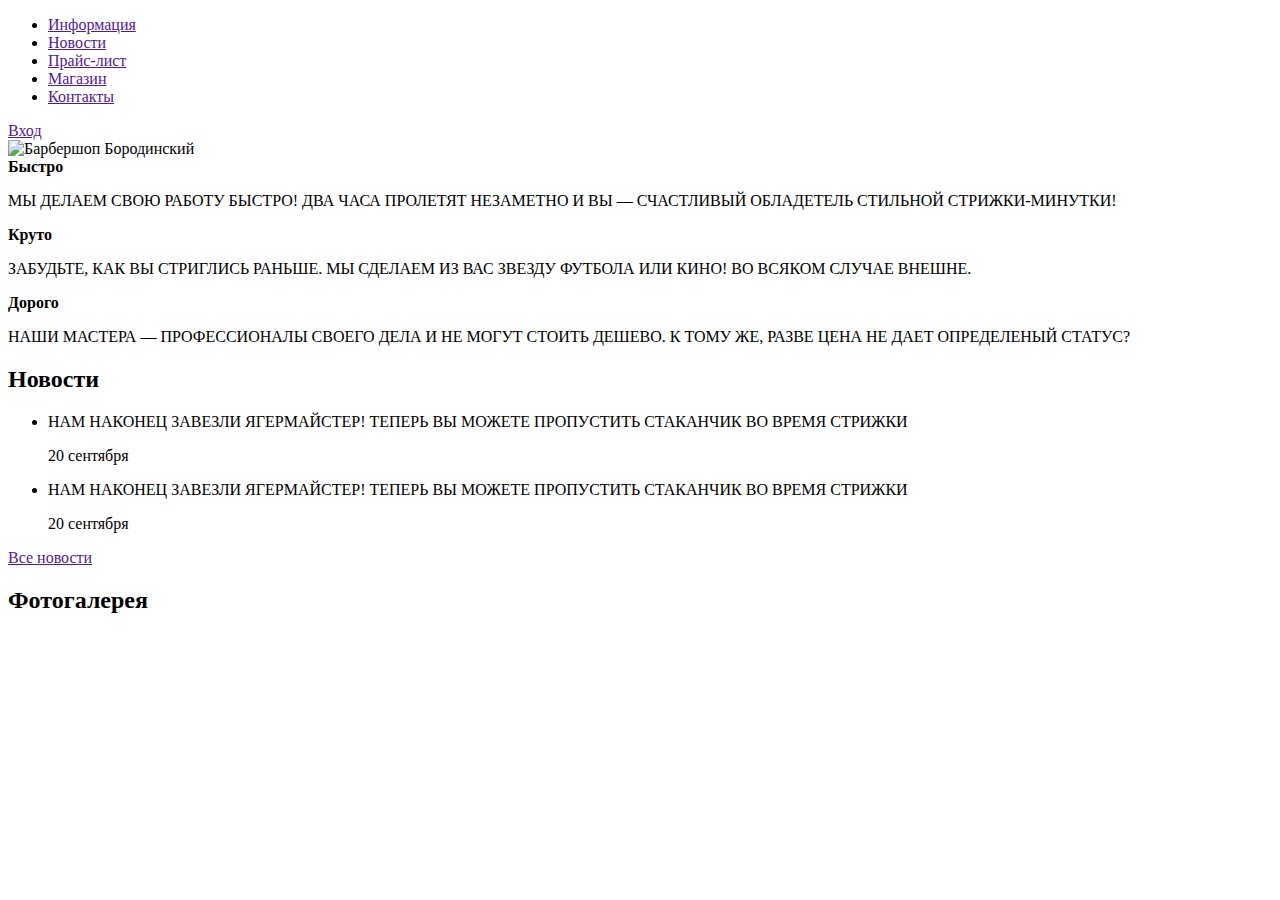
==== index.html @ 0a957014 "начало разметки блока главного контента страницы разметка блока новостей" ====
<!doctype html>
<html lang="ru">
<head>
    <meta charset="UTF-8">
    <meta name="viewport"
          content="width=device-width, user-scalable=no, initial-scale=1.0, maximum-scale=1.0, minimum-scale=1.0">
    <meta http-equiv="X-UA-Compatible" content="ie=edge">
    <title>Барбершоп "Бородинский"</title>
</head>
<body>
    <header class="main-header">
        <div class="container">
            <nav class="main-navigation">
                <ul>
                    <li><a href="">Информация</a></li>
                    <li><a href="">Новости</a></li>
                    <li><a href="">Прайс-лист</a></li>
                    <li><a href="">Магазин</a></li>
                    <li><a href="">Контакты</a></li>
                </ul>
            </nav>
            <div class="user-block">
                <a href="" class="login">Вход</a>
            </div>
        </div>
    </header>
    <main class="container">
        <div class="index-logo">
            <img src="img/index-logo.png" alt="Барбершоп Бородинский" width="368" height="204">
        </div>
        <section class="features">
            <div class="features-item">
                <b class="features-name">Быстро</b>
                <p>МЫ ДЕЛАЕМ СВОЮ РАБОТУ БЫСТРО! ДВА ЧАСА ПРОЛЕТЯТ НЕЗАМЕТНО
                    И ВЫ — СЧАСТЛИВЫЙ ОБЛАДЕТЕЛЬ СТИЛЬНОЙ СТРИЖКИ-МИНУТКИ!</p>
            </div>
            <div class="features-item">
                <b class="features-name">Круто</b>
                <p>ЗАБУДЬТЕ, КАК ВЫ СТРИГЛИСЬ РАНЬШЕ.
                    МЫ СДЕЛАЕМ ИЗ ВАС ЗВЕЗДУ ФУТБОЛА ИЛИ КИНО!
                    ВО ВСЯКОМ СЛУЧАЕ ВНЕШНЕ.</p>
            </div>
            <div class="features-item">
                <b class="features-name">Дорого</b>
                <p>НАШИ МАСТЕРА — ПРОФЕССИОНАЛЫ СВОЕГО ДЕЛА И
                    НЕ МОГУТ СТОИТЬ ДЕШЕВО. К ТОМУ ЖЕ,
                    РАЗВЕ ЦЕНА НЕ ДАЕТ ОПРЕДЕЛЕНЫЙ СТАТУС?</p>
            </div>
        </section>
        <div class="index-content">
            <div class="index-content-left">
                <h2 class="index-content-title">Новости</h2>
                <ul class="news-preview">
                    <li>
                        <p>НАМ НАКОНЕЦ ЗАВЕЗЛИ ЯГЕРМАЙСТЕР!
                        ТЕПЕРЬ ВЫ МОЖЕТЕ ПРОПУСТИТЬ СТАКАНЧИК ВО ВРЕМЯ СТРИЖКИ</p>
                        <time datetime="2016-09-20">20 сентября</time>
                    </li>
                    <li>
                        <p>НАМ НАКОНЕЦ ЗАВЕЗЛИ ЯГЕРМАЙСТЕР!
                            ТЕПЕРЬ ВЫ МОЖЕТЕ ПРОПУСТИТЬ СТАКАНЧИК ВО ВРЕМЯ СТРИЖКИ</p>
                        <time datetime="2016-09-20">20 сентября</time>
                    </li>
                </ul>
                <a href="" class="btn">Все новости</a>
            </div>
            <div class="index-content-right">
                <h2 class="index-content-title">Фотогалерея</h2>
            </div>
        </div>
    </main>
</body>
</html>
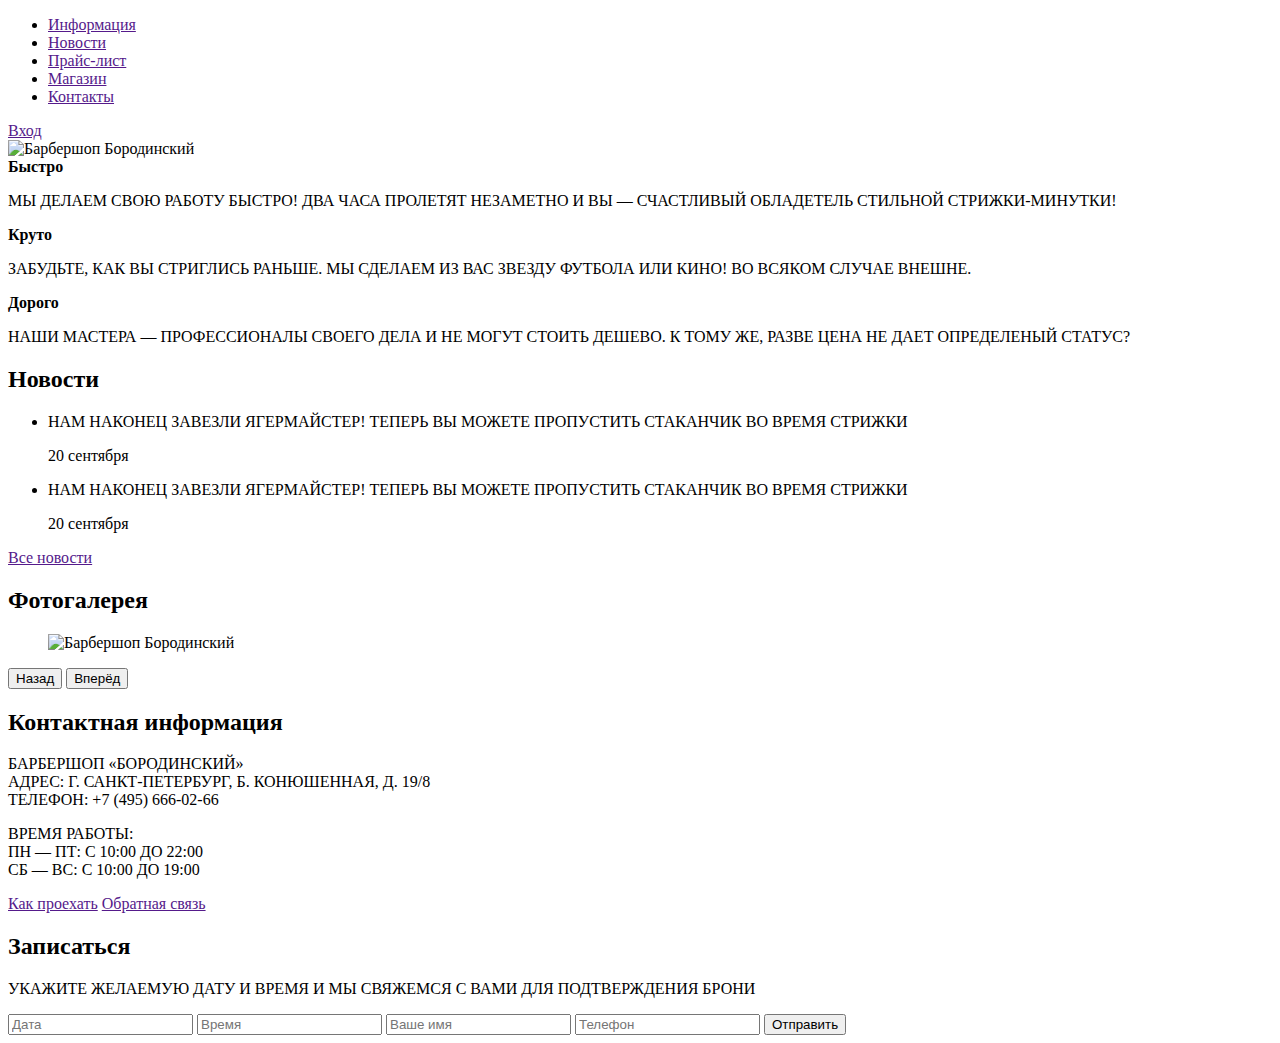
==== commit 9140e5a4: "разметка блока контактов" ====
--- a/index.html
+++ b/index.html
@@ -66,6 +66,43 @@
             </div>
             <div class="index-content-right">
                 <h2 class="index-content-title">Фотогалерея</h2>
+                <figure class="gallery-content">
+                    <img src="img/photo-1.jpg" alt="Барбершоп Бородинский" width="268" height="164">
+                </figure>
+                <button class="btn gallery-prev">Назад</button>
+                <button class="btn gallery-next">Вперёд</button>
+            </div>
+        </div>
+
+        <div class="index-content">
+            <div class="index-content-left">
+                <h2 class="index-content-title">Контактная информация</h2>
+                <p>
+                    БАРБЕРШОП «БОРОДИНСКИЙ»<br>
+                    АДРЕС: Г. САНКТ-ПЕТЕРБУРГ, Б. КОНЮШЕННАЯ, Д. 19/8 <br>
+                    ТЕЛЕФОН: +7 (495) 666-02-66
+                </p>
+                <p>
+                    ВРЕМЯ РАБОТЫ: <br>
+                    ПН — ПТ: С 10:00 ДО 22:00 <br>
+                    СБ — ВС: С 10:00 ДО 19:00
+                </p>
+                <a href="" class="btn">Как проехать</a>
+                <a href="" class="btn">Обратная связь</a>
+            </div>
+            <div class="index-content-right">
+                <h2 class="index-content-title">Записаться</h2>
+                <p>
+                    УКАЖИТЕ ЖЕЛАЕМУЮ ДАТУ И ВРЕМЯ И МЫ СВЯЖЕМСЯ
+                    С ВАМИ ДЛЯ ПОДТВЕРЖДЕНИЯ БРОНИ
+                </p>
+                <form action="" method="post" class="appointment-form">
+                    <input type="text" name="date" value="" placeholder="Дата">
+                    <input type="text" name="time" value="" placeholder="Время">
+                    <input type="text" name="name" value="" placeholder="Ваше имя">
+                    <input type="text" name="phone" value="" placeholder="Телефон">
+                    <button class="btn" type="submit">Отправить</button>
+                </form>
             </div>
         </div>
     </main>
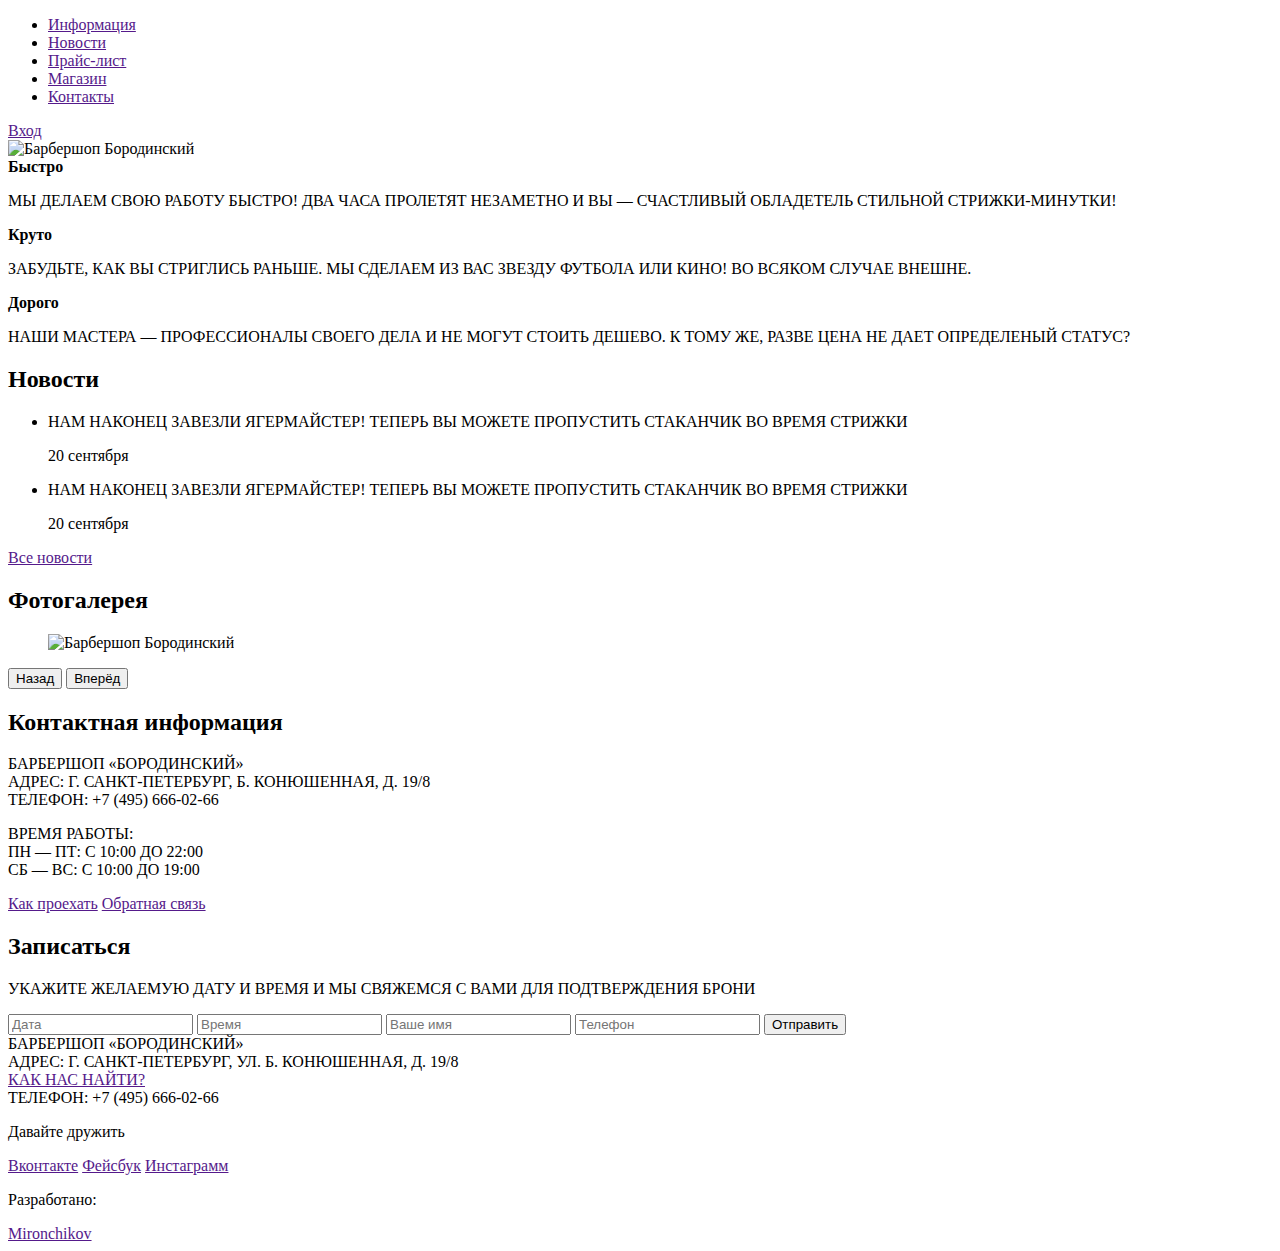
==== commit fd0f9b02: "разметка футера" ====
--- a/index.html
+++ b/index.html
@@ -106,5 +106,25 @@
             </div>
         </div>
     </main>
+    <footer class="main-footer">
+        <div class="container">
+            <section class="footer-contacts">
+                БАРБЕРШОП «БОРОДИНСКИЙ»<br>
+                АДРЕС: Г. САНКТ-ПЕТЕРБУРГ, УЛ. Б. КОНЮШЕННАЯ, Д. 19/8 <br>
+                <a href="">КАК НАС НАЙТИ?</a><br>
+                ТЕЛЕФОН: +7 (495) 666-02-66
+            </section>
+            <section class="footer-social">
+                <p>Давайте дружить</p>
+                <a href="" class="social-btn social-btn-vk">Вконтакте</a>
+                <a href="" class="social-btn social-btn-fb">Фейсбук</a>
+                <a href="" class="social-btn social-btn-inst">Инстаграмм</a>
+            </section>
+            <section class="footer-copyright">
+                <p>Разработано:</p>
+                <a href="" class="btn">Mironchikov</a>
+            </section>
+        </div>
+    </footer>
 </body>
 </html>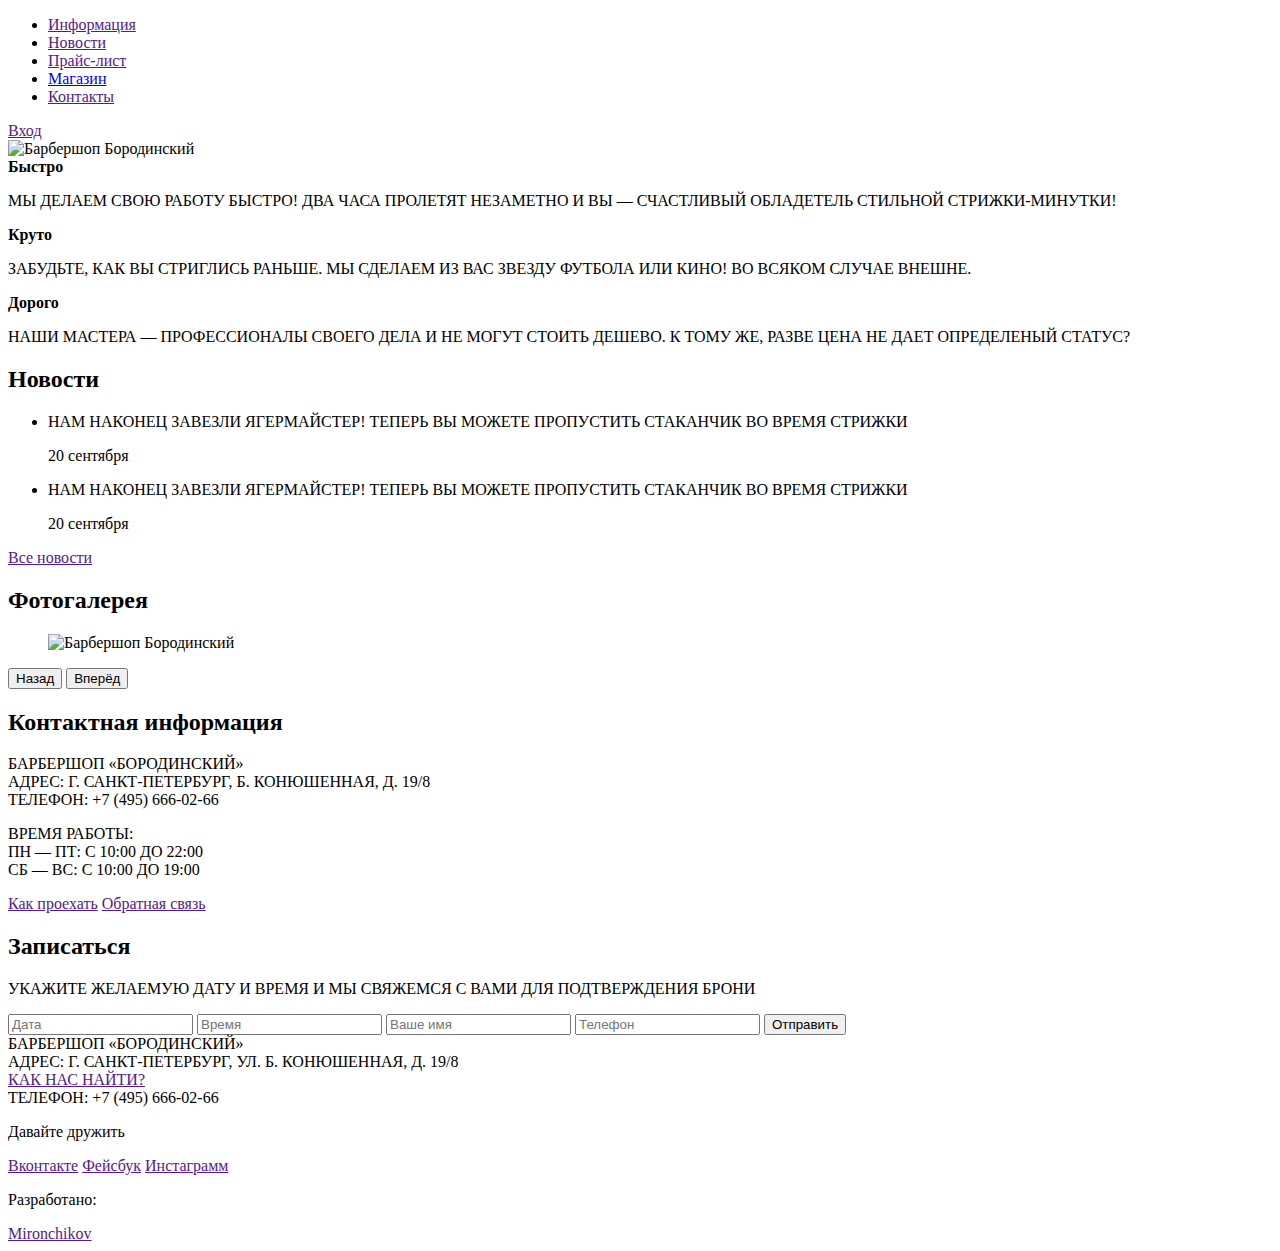
==== commit d6a15d0e: "разметка сеток для все страниц" ====
--- a/index.html
+++ b/index.html
@@ -5,17 +5,19 @@
     <meta name="viewport"
           content="width=device-width, user-scalable=no, initial-scale=1.0, maximum-scale=1.0, minimum-scale=1.0">
     <meta http-equiv="X-UA-Compatible" content="ie=edge">
+    <link rel="stylesheet" href="css/style.css">
+    <link rel="stylesheet" href="css/normalize.css">
     <title>Барбершоп "Бородинский"</title>
 </head>
 <body>
     <header class="main-header">
-        <div class="container">
+        <div class="container clearfix">
             <nav class="main-navigation">
                 <ul>
                     <li><a href="">Информация</a></li>
                     <li><a href="">Новости</a></li>
                     <li><a href="">Прайс-лист</a></li>
-                    <li><a href="">Магазин</a></li>
+                    <li><a href="shop.html">Магазин</a></li>
                     <li><a href="">Контакты</a></li>
                 </ul>
             </nav>
@@ -24,11 +26,12 @@
             </div>
         </div>
     </header>
-    <main class="container">
+    <main class="index-main">
+        <div class="container">
         <div class="index-logo">
-            <img src="img/index-logo.png" alt="Барбершоп Бородинский" width="368" height="204">
+            <img src="img/logo.png" alt="Барбершоп Бородинский" width="368" height="204">
         </div>
-        <section class="features">
+        <section class="features clearfix">
             <div class="features-item">
                 <b class="features-name">Быстро</b>
                 <p>МЫ ДЕЛАЕМ СВОЮ РАБОТУ БЫСТРО! ДВА ЧАСА ПРОЛЕТЯТ НЕЗАМЕТНО
@@ -47,7 +50,7 @@
                     РАЗВЕ ЦЕНА НЕ ДАЕТ ОПРЕДЕЛЕНЫЙ СТАТУС?</p>
             </div>
         </section>
-        <div class="index-content">
+        <div class="index-content clearfix">
             <div class="index-content-left">
                 <h2 class="index-content-title">Новости</h2>
                 <ul class="news-preview">
@@ -74,7 +77,7 @@
             </div>
         </div>
 
-        <div class="index-content">
+        <div class="index-content clearfix">
             <div class="index-content-left">
                 <h2 class="index-content-title">Контактная информация</h2>
                 <p>
@@ -105,9 +108,10 @@
                 </form>
             </div>
         </div>
+        </div>
     </main>
     <footer class="main-footer">
-        <div class="container">
+        <div class="container clearfix">
             <section class="footer-contacts">
                 БАРБЕРШОП «БОРОДИНСКИЙ»<br>
                 АДРЕС: Г. САНКТ-ПЕТЕРБУРГ, УЛ. Б. КОНЮШЕННАЯ, Д. 19/8 <br>
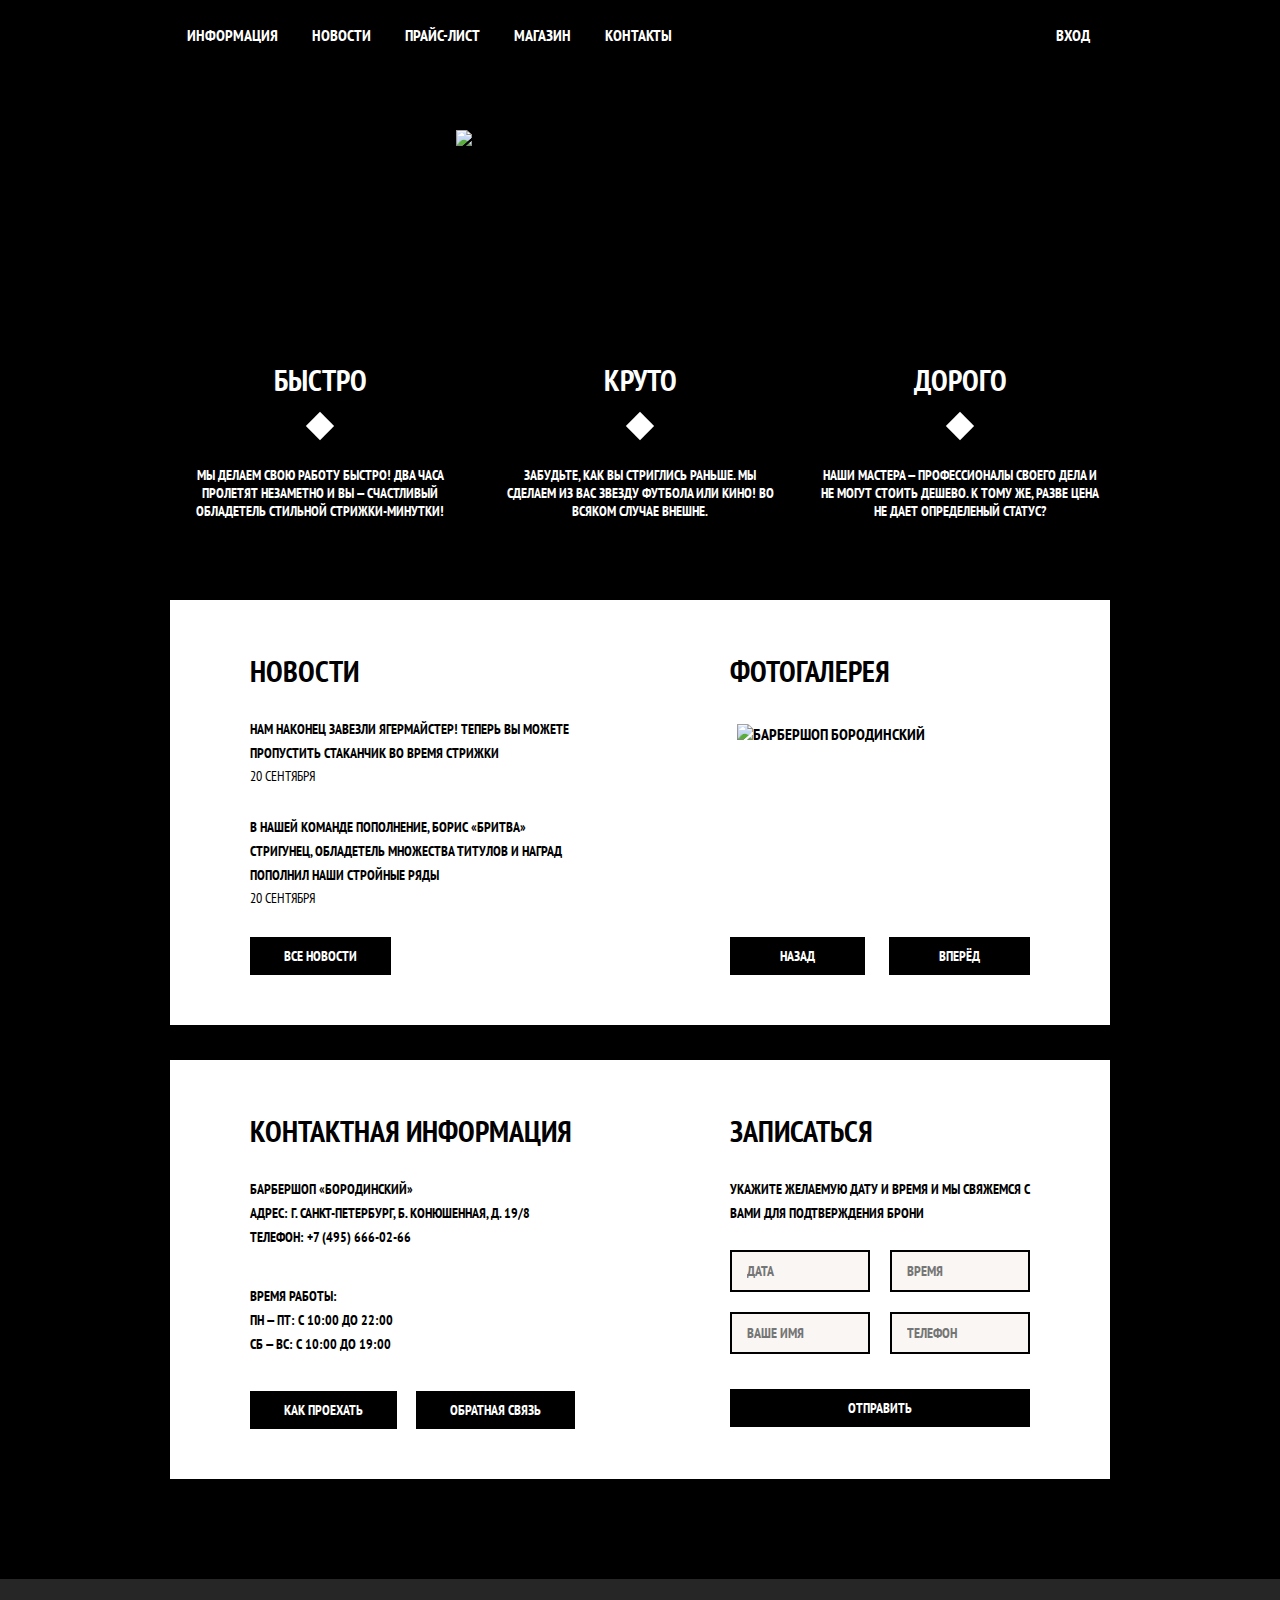
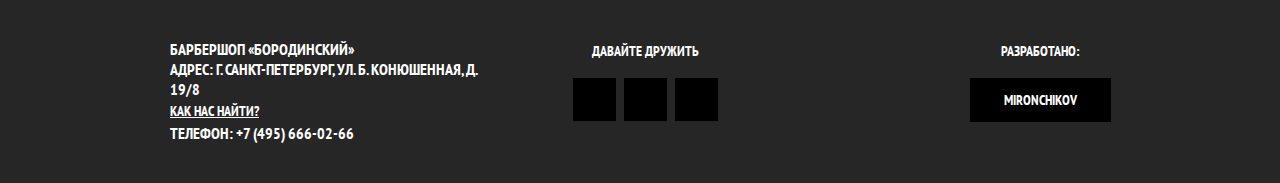
==== commit 4ccdebed: "разметка главной страницы" ====
--- a/index.html
+++ b/index.html
@@ -5,8 +5,9 @@
     <meta name="viewport"
           content="width=device-width, user-scalable=no, initial-scale=1.0, maximum-scale=1.0, minimum-scale=1.0">
     <meta http-equiv="X-UA-Compatible" content="ie=edge">
+    <link href="https://fonts.googleapis.com/css?family=PT+Sans+Narrow:400,700&subset=cyrillic" rel="stylesheet">
+    <link rel="stylesheet" href="css/normalize.css">
     <link rel="stylesheet" href="css/style.css">
-    <link rel="stylesheet" href="css/normalize.css">
     <title>Барбершоп "Бородинский"</title>
 </head>
 <body>
@@ -60,8 +61,9 @@
                         <time datetime="2016-09-20">20 сентября</time>
                     </li>
                     <li>
-                        <p>НАМ НАКОНЕЦ ЗАВЕЗЛИ ЯГЕРМАЙСТЕР!
-                            ТЕПЕРЬ ВЫ МОЖЕТЕ ПРОПУСТИТЬ СТАКАНЧИК ВО ВРЕМЯ СТРИЖКИ</p>
+                        <p>В НАШЕЙ КОМАНДЕ ПОПОЛНЕНИЕ, БОРИС «БРИТВА»
+                            СТРИГУНЕЦ, ОБЛАДЕТЕЛЬ МНОЖЕСТВА
+                            ТИТУЛОВ И НАГРАД ПОПОЛНИЛ НАШИ СТРОЙНЫЕ РЯДЫ</p>
                         <time datetime="2016-09-20">20 сентября</time>
                     </li>
                 </ul>
@@ -69,16 +71,18 @@
             </div>
             <div class="index-content-right">
                 <h2 class="index-content-title">Фотогалерея</h2>
-                <figure class="gallery-content">
-                    <img src="img/photo-1.jpg" alt="Барбершоп Бородинский" width="268" height="164">
-                </figure>
-                <button class="btn gallery-prev">Назад</button>
-                <button class="btn gallery-next">Вперёд</button>
+                <div class="index-gallery">
+                    <figure class="gallery-content">
+                        <img src="img/content-gallery-picture.jpg" alt="Барбершоп Бородинский" width="286" height="164">
+                    </figure>
+                    <button class="btn gallery-prev">Назад</button>
+                    <button class="btn gallery-next">Вперёд</button>
+                </div>
             </div>
         </div>
 
         <div class="index-content clearfix">
-            <div class="index-content-left">
+            <div class="index-content-left index-contacts">
                 <h2 class="index-content-title">Контактная информация</h2>
                 <p>
                     БАРБЕРШОП «БОРОДИНСКИЙ»<br>
@@ -95,17 +99,19 @@
             </div>
             <div class="index-content-right">
                 <h2 class="index-content-title">Записаться</h2>
-                <p>
-                    УКАЖИТЕ ЖЕЛАЕМУЮ ДАТУ И ВРЕМЯ И МЫ СВЯЖЕМСЯ
-                    С ВАМИ ДЛЯ ПОДТВЕРЖДЕНИЯ БРОНИ
-                </p>
-                <form action="" method="post" class="appointment-form">
-                    <input type="text" name="date" value="" placeholder="Дата">
-                    <input type="text" name="time" value="" placeholder="Время">
-                    <input type="text" name="name" value="" placeholder="Ваше имя">
-                    <input type="text" name="phone" value="" placeholder="Телефон">
-                    <button class="btn" type="submit">Отправить</button>
-                </form>
+                <div class="index-form">
+                    <p>
+                        УКАЖИТЕ ЖЕЛАЕМУЮ ДАТУ И ВРЕМЯ И МЫ СВЯЖЕМСЯ
+                        С ВАМИ ДЛЯ ПОДТВЕРЖДЕНИЯ БРОНИ
+                    </p>
+                    <form action="" method="post" class="appointment-form clearfix">
+                        <input type="text" name="date" value="" placeholder="Дата">
+                        <input type="text" name="time" value="" placeholder="Время">
+                        <input type="text" name="name" value="" placeholder="Ваше имя">
+                        <input type="text" name="phone" value="" placeholder="Телефон">
+                        <button class="btn send-data-index" type="submit">Отправить</button>
+                    </form>
+                </div>
             </div>
         </div>
         </div>
@@ -119,10 +125,7 @@
                 ТЕЛЕФОН: +7 (495) 666-02-66
             </section>
             <section class="footer-social">
-                <p>Давайте дружить</p>
-                <a href="" class="social-btn social-btn-vk">Вконтакте</a>
-                <a href="" class="social-btn social-btn-fb">Фейсбук</a>
-                <a href="" class="social-btn social-btn-inst">Инстаграмм</a>
+                <p>Давайте дружить</p><a href="" class="social-btn social-btn-vk"></a><a href="" class="social-btn social-btn-fb"></a><a href="" class="social-btn social-btn-inst"></a>
             </section>
             <section class="footer-copyright">
                 <p>Разработано:</p>
--- a/css/style.css
+++ b/css/style.css
@@ -0,0 +1,431 @@
+body{
+    min-width: 960px;
+    font-weight: 700;
+    font-family: 'PT Sans Narrow', 'Arial', sans-serif;
+    text-transform: uppercase;
+}
+.index-main{
+    background: #000 url(../img/bg-body.jpg) center top no-repeat;
+    padding-top: 60px;
+    padding-bottom: 65px;
+}
+
+.main-header{
+    background-color: #000000;
+    color: #ffffff;
+}
+
+.container{
+    width:940px;
+    padding: 0 10px;
+    margin:0 auto;
+}
+
+.main-navigation{
+    float: left;
+    width: 780px;
+}
+.main-navigation ul{
+    margin:0;
+    padding:0;
+    list-style: none;
+    font-size:0;
+}
+.main-navigation ul li{
+    display: inline-block;
+    vertical-align: top;
+    font-size: 16px;
+    line-height:20px;
+}
+.main-navigation ul li a{
+    color: white;
+    text-decoration: none;
+    padding: 25px 17px;
+    display: block;
+}
+.main-navigation ul li a:hover{
+    background-color: #242424;
+}
+
+.user-block{
+    float: right;
+    max-width: 140px;
+    text-align: right;
+    position: relative;
+}
+.login{
+    padding: 25px 20px 25px 50px;
+    display: inline-block;
+    color: white;
+    text-decoration: none;
+    vertical-align: top;
+    font-size:16px;
+    line-height:20px;
+}
+.login::before{
+    content: "";
+    width: 18px;
+    height: 18px;
+
+    top: 28px;
+    left: 20px;
+    position: absolute;
+    background: transparent url("../img/sprites.png") no-repeat;
+    background-position:0 -211px;
+    opacity: 0.3;
+}
+.login:hover::before{
+    opacity:1;
+}
+.login:hover{
+    background-color: #242424;
+}
+
+.clearfix::after{
+    content: "";
+    display: table;
+    clear: both;
+}
+
+.index-logo{
+    width: 368px;
+    height: 204px;
+    margin: 0 auto 25px;
+}
+
+.features{
+    margin-bottom: 80px;
+}
+.features-item{
+    float: left;
+    width: 300px;
+    text-align: center;
+    margin-right: 20px;
+    color: white;
+
+}
+.features-name{
+    display: block;
+    padding-bottom:35px;
+    margin-bottom:30px;
+    position: relative;
+    font-size:30px;
+    line-height: 42px;
+}
+.features-name::after{
+    content: "";
+    position: absolute;
+    bottom: 0;
+    left: 50%;
+    margin-left: -10px;
+    display: block;
+    width: 20px;
+    height: 20px;
+
+    background-color: #fff;
+    -webkit-transform: rotate(45deg);
+    -moz-transform: rotate(45deg);
+    -ms-transform: rotate(45deg);
+    -o-transform: rotate(45deg);
+    transform: rotate(45deg);
+}
+.features-item:last-child{
+    margin-right: 0px;
+}
+
+.features-item p{
+    margin: 10px;
+    margin-bottom: 0;
+    font-size:14px;
+}
+.index-content{
+    background: url("../img/column-delimiter.png") no-repeat center,
+    #fff url("../img/content-background.jpg")
+;
+    padding: 50px 80px;
+    margin-bottom: 35px;
+    color: #000;
+}
+.index-content p{
+    margin:0;
+    font-size:14px;
+    text-transform: uppercase;
+    line-height: 24px;
+    margin-bottom:25px;
+}
+.index-content-left{
+    float: left;
+    width: 380px;
+}
+.index-content-title{
+    margin:0;
+    margin-bottom: 25px;
+    font-size: 30px;
+    line-height: 42px;
+    text-transform: uppercase;
+}
+.news-preview{
+    list-style: none;
+    margin:0;
+    padding:0;
+    padding-right: 40px;
+}
+.news-preview li{
+    margin-bottom: 30px;
+}
+.news-preview p{
+    margin-bottom: 0;
+}
+.news-preview time{
+    font-size:14px;
+    font-weight: 400;
+}
+.index-content-right{
+    float: right;
+    width: 300px;
+}
+.btn{
+    font-weight: 700;
+    font-family: 'PT Sans Narrow', 'Arial', sans-serif;
+    display: inline-block;
+    background-color: #000;
+    padding: 10px 34px;
+    color: #fff;
+    text-decoration: none;
+    font-size:14px;
+    text-transform: uppercase;
+    border: none;
+    outline: none;
+    cursor: pointer;
+    margin-right:16px;
+}
+.btn:hover,
+.btn:active{
+    background-color: #663d15;
+}
+.btn.disabled,
+ .btn:disabled{
+     cursor: default;
+     opacity:0.5;
+ }
+.btn.disabled:hover,
+.btn:disabled:hover{
+    background-color: #000;
+}
+.index-gallery{
+    width: 300px;
+    height:258px;
+    position: relative;
+}
+.gallery-prev{
+    position: absolute;
+    bottom:0;
+    left:0;
+    padding-left:50px;
+    padding-right:50px;
+}
+.gallery-next{
+    position: absolute;
+    bottom:0;
+    right:0;
+    margin:0;
+    padding-left:50px;
+    padding-right:50px;
+}
+.gallery-content{
+    margin:0;
+    width: 300px;
+}
+.gallery-content img{
+    display: block;
+    width: 286px;
+    border: 7px solid #fff;
+}
+.index-contacts p{
+    margin-bottom:35px;
+}
+.index-form{
+    width: 300px;
+    height: 252px;
+}
+.send-data-index{
+    width: 100%;
+    margin-right: 0;
+    clear: both;
+    margin-top:15px;
+}
+.appointment-form input {
+    border: 2px solid #000;
+    padding: 10px 0 10px 15px;
+    width: 121px;
+    float: left;
+    margin: 0 20px 20px 0;
+    background-color: #f9f6f3;
+    outline: none;
+
+    font-weight: 700;
+    font-family: 'PT Sans Narrow', 'Arial', sans-serif;
+    text-transform: uppercase;
+    color: #000;
+    font-size:14px;
+}
+.appointment-form input:focus{
+    border: 2px solid #663d15;
+}
+.appointment-form input:nth-child(2n){
+    margin-right:0;
+    float: right;
+}
+.main-footer{
+    color: #ffffff;
+    padding-top: 60px;
+    padding-bottom: 40px;
+    background: #262626 url("../img/footer-background.jpg");
+}
+.main-footer a, .main-footer p{
+    color: #ffffff;
+    font-size:14px;
+    font-weight: 700;
+    font-family: 'PT Sans Narrow', 'Arial', sans-serif;
+    text-transform: uppercase;
+    line-height: 24px;
+}
+.main-footer p{
+    margin:0;
+    margin-bottom:15px;
+}
+.footer-contacts{
+    float: left;
+    width: 320px;
+    margin-right: 80px;
+}
+
+.footer-social{
+    float: left;
+    width: 150px;
+    text-align: center;
+}
+.footer-social a:last-child{
+    margin-right:0;
+}
+.social-btn{
+    background: #000 url("../img/sprites.png") no-repeat;
+    display: inline-block;
+    width: 43px;
+    height: 43px;
+    margin:0;
+    padding:0;
+    margin-right:8px;
+    vertical-align: top;
+}
+.social-btn:hover{
+    background-color: #fff;
+    -webkit-transition: all 1s;
+    -o-transition: all 1s;
+    transition: all 1s;
+}
+.social-btn-vk{
+     background-position: 8px -824px;
+ }
+.social-btn-fb{
+    background-position: 15px -547px;
+}
+.social-btn-inst{
+    background-position: 11px -690px;
+}
+.social-btn-vk:hover{
+    background-position: 8px -758px;
+}
+.social-btn-fb:hover{
+    background-position: 15px -474px;
+}
+.social-btn-inst:hover{
+    background-position: 11px -619px;
+}
+.footer-copyright{
+    float: right;
+    width: 140px;
+    text-align: center;
+}
+.footer-copyright a:hover{
+    background-color: white;
+    color: black;
+
+    -webkit-transition: all 1s;
+    -o-transition: all 1s;
+    transition: all 1s;
+}
+/*внутренняя страница shop.html*/
+.catalog-main{
+    padding-bottom: 65px;
+}
+.breadcrumbs{
+    margin-bottom: 55px;
+}
+
+.main-content aside{
+    float: left;
+    width: 220px;
+}
+
+.catalog-products{
+    float: right;
+    width: 700px;
+}
+.catalog{
+    margin-bottom: 25px;
+}
+
+.catalog-item{
+    float: left;
+    width: 220px;
+    margin-right: 20px;
+    margin-bottom: 20px;
+}
+
+.catalog-item:nth-child(3n){
+    margin-right: 0;
+}
+.pagination{
+    clear: both;
+}
+
+.pagination li{
+    float: left;
+}
+
+/*внутренняя страница item.html*/
+.shop-item{
+    padding-bottom: 65px;
+}
+.photos-item{
+    width: 460px;
+    float: left;
+}
+.info-item{
+    float: right;
+    width: 390px;
+}
+.main-photo{
+    margin-bottom:20px;
+}
+.thumb-photo{
+    margin-right: 20px;
+    display:block;
+    float:left
+}
+.thumb-photo:last-child{
+    margin-right: 0;
+}
+.info-details{
+    margin-bottom: 40px;
+}
+.info-description{
+    margin-bottom: 40px;
+}
+.price p{
+    display: inline;
+}
+.price{
+    margin-bottom: 65px;
+}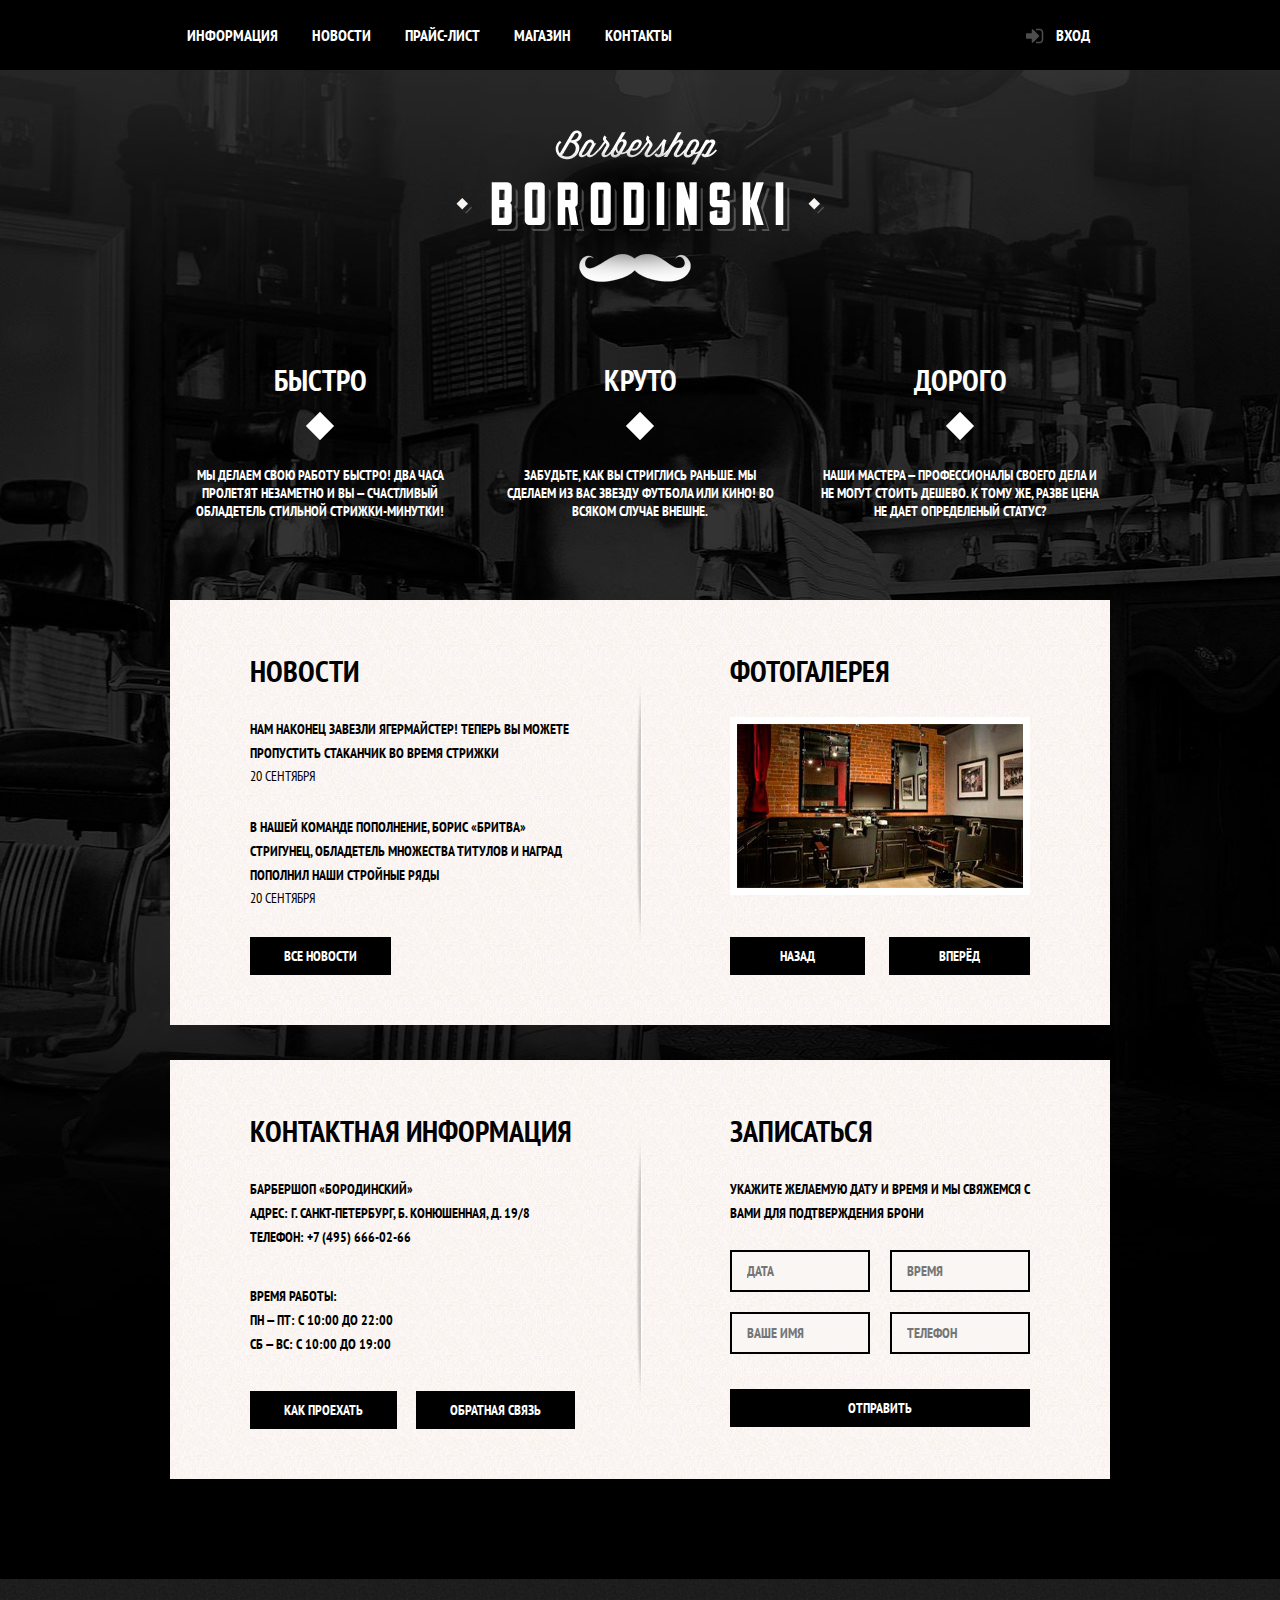
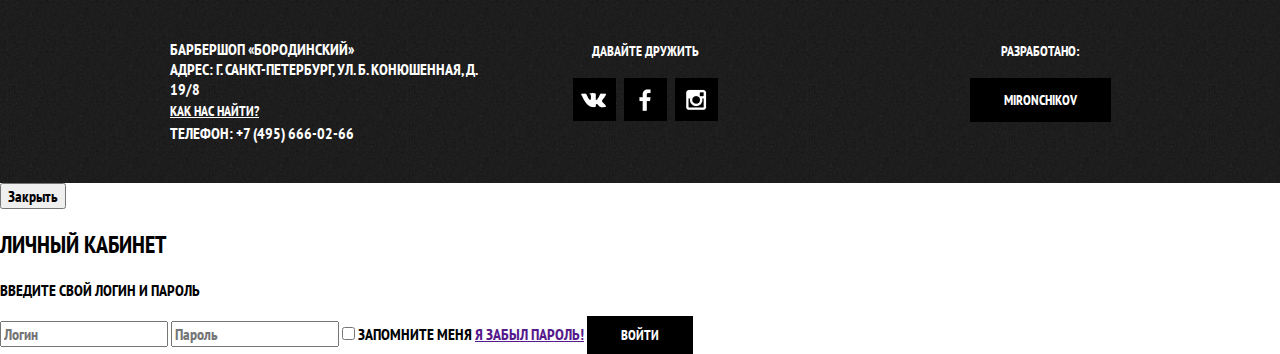
==== commit 2b5e7b0d: "добавлена разметка всплывающего окна авторизации" ====
--- a/index.html
+++ b/index.html
@@ -17,7 +17,7 @@
                 <ul>
                     <li><a href="">Информация</a></li>
                     <li><a href="">Новости</a></li>
-                    <li><a href="">Прайс-лист</a></li>
+                    <li><a href="price.html">Прайс-лист</a></li>
                     <li><a href="shop.html">Магазин</a></li>
                     <li><a href="">Контакты</a></li>
                 </ul>
@@ -133,5 +133,21 @@
             </section>
         </div>
     </footer>
+<div class="modal-content">
+    <button class="modal-content-close" type="button" title="Закрыть">Закрыть</button>
+    <h2 class="modal-content-title">Личный кабинет</h2>
+    <p>Введите свой логин и пароль</p>
+    <form action="https://mysite" class="login-form" method="post">
+        <input type="text" class="icon-user" name="login" placeholder="Логин">
+        <input type="password" class="icon-password" name="password" placeholder="Пароль">
+        <label class="login-checkbox">
+            <input type="checkbox" name="remember">
+            <span class="checkbox-indicator"></span>
+            Запомните меня
+        </label>
+        <a href="" class="restore">Я забыл пароль!</a>
+        <button class="btn" type="submit">Войти</button>
+    </form>
+</div>
 </body>
 </html>--- a/css/style.css
+++ b/css/style.css
@@ -23,7 +23,7 @@
 
 .main-navigation{
     float: left;
-    width: 780px;
+    width: 600px;
 }
 .main-navigation ul{
     margin:0;
@@ -42,6 +42,10 @@
     text-decoration: none;
     padding: 25px 17px;
     display: block;
+}
+.main-navigation ul li a.active{
+    border-bottom: 4px solid #fff;
+    padding: 25px 17px 21px;
 }
 .main-navigation ul li a:hover{
     background-color: #242424;
@@ -356,18 +360,157 @@
     transition: all 1s;
 }
 /*внутренняя страница shop.html*/
+.logo-inner{
+    float: left;
+    width: 150px;
+    text-align: center;
+    margin-top: 23px;
+}
 .catalog-main{
+    padding-top:1px;
     padding-bottom: 65px;
+    background: #fff url("../img/content-background.jpg") repeat;
+}
+.catalog-main h1{
+    margin-top:45px;
+    margin-bottom:20px;
 }
 .breadcrumbs{
+    list-style: none;
+    padding-left:0;
     margin-bottom: 55px;
-}
-
+    font-size:14px;
+    font-weight: 700;
+    font-family: 'PT Sans Narrow', 'Arial', sans-serif;
+    text-transform: uppercase;
+}
+.breadcrumbs li{
+    display: inline-block;
+    padding-right:35px;
+    position: relative;
+}
+.breadcrumbs li::after{
+    content: "";
+    position: absolute;
+    right:14px;
+    top:5px;
+    width: 7px;
+    height: 7px;
+
+    background-color: #000;
+    -webkit-transform: rotate(45deg);
+    -moz-transform: rotate(45deg);
+    -ms-transform: rotate(45deg);
+    -o-transform: rotate(45deg);
+    transform: rotate(45deg);
+}
+.breadcrumbs li:last-child::after{
+    width: 0px;
+    height: 0px;
+}
+.breadcrumbs li span{
+    color: #aba9a7;
+}
+.breadcrumbs li a{
+    color: #000;
+    text-decoration: none;
+}
+.breadcrumbs li a:hover{
+    text-decoration: underline;
+}
 .main-content aside{
     float: left;
     width: 220px;
 }
-
+.main-content aside fieldset{
+    border: none;
+    margin:0;
+    padding:0;
+    margin-bottom:50px;
+}
+.main-content aside fieldset legend{
+    font-size:24px;
+    line-height:1;
+    margin-bottom:30px;
+}
+.main-content aside ul{
+    padding-left:0;
+    margin:0;
+}
+.main-content aside ul li{
+    list-style: none;
+    font-size:14px;
+    margin-bottom:17px;
+}
+.main-content aside ul li label{
+    position: relative;
+    padding-left: 40px;
+}
+.main-content aside ul li label:hover{
+    color: #663d15;
+    cursor: pointer;
+}
+input[type="checkbox"] + label::before{
+    content: "";
+    width: 20px;
+    height: 20px;
+
+    position: absolute;
+    background: url("../img/sprites.png") 0 -70px no-repeat;
+    left:0;
+
+}
+
+input[type="checkbox"]:checked + label::before{
+    content: "";
+    width: 20px;
+    height: 20px;
+
+    position: absolute;
+    background: url("../img/sprites.png") 0 0 no-repeat,
+    url("../img/sprites.png") 0 -70px no-repeat;
+}
+input[type="radio"] + label::before{
+    content: "";
+    width: 20px;
+    height: 20px;
+
+    position: absolute;
+    background: url("../img/sprites.png") 0 -415px no-repeat;
+    left:0;
+}
+input[type="checkbox"]:disabled + label::before{
+    content: "";
+    width: 20px;
+    height: 20px;
+
+    position: absolute;
+    background: url("../img/sprites.png") 0 -70px no-repeat;
+    left:0;
+    opacity: 0.5;
+    cursor: default;
+}
+input[type="checkbox"]:disabled + label{
+    color: #ACAAA8;
+    cursor: default;
+}
+input[type="checkbox"]:disabled + label:hover{
+     color: #ACAAA8;
+     cursor: default;
+ }
+input[type="radio"]:checked + label::before{
+    content: "";
+    width: 20px;
+    height: 20px;
+
+    position: absolute;
+    background: url("../img/sprites.png") 0 -345px no-repeat;
+    left:0;
+}
+.main-content aside ul li input[type="checkbox"],
+.main-content aside ul li input[type="radio"] {
+    display: none;
+}
 .catalog-products{
     float: right;
     width: 700px;
@@ -377,23 +520,90 @@
 }
 
 .catalog-item{
-    float: left;
+    display: inline-block;
+    vertical-align: top;
     width: 220px;
     margin-right: 20px;
     margin-bottom: 20px;
-}
-
+    background-color: #fff;
+    -webkit-box-shadow: 0 0 15px rgba(0, 1, 1, 0.2);
+    -moz-box-shadow: 0 0 15px rgba(0, 1, 1, 0.2);
+    box-shadow: 0 0 15px rgba(0, 1, 1, 0.2);
+}
+.catalog-item:hover{
+    -webkit-box-shadow: 0 0 35px rgba(0, 1, 1, 0.3);
+    -moz-box-shadow: 0 0 35px rgba(0, 1, 1, 0.3);
+    box-shadow: 0 0 35px rgba(0, 1, 1, 0.3);
+}
 .catalog-item:nth-child(3n){
     margin-right: 0;
 }
+.product-details{
+    padding:17px;
+}
+.title a, .title span{
+    line-height:18px;
+
+    font-size:14px;
+    font-weight: 700;
+    font-family: 'PT Sans Narrow', 'Arial', sans-serif;
+    text-transform: none;
+    text-decoration: none;
+    color: black;
+}
+.title span:hover{
+    text-decoration: underline;
+    color: #663d15;
+}
+.product-category{
+    display: block;
+}
+.title{
+    margin-bottom:15px;
+}
+.btn-shop{
+    padding:13px 17px;
+    margin-right:0;
+    line-height:18px;
+}
+.price-shop{
+    width: 110px;
+    padding:13px 0;
+    background-color: #E5E5E5;
+    display: block;
+    float: left;
+    text-align: center;
+    line-height:18px;
+    font-size:14px;
+}
 .pagination{
     clear: both;
+    list-style: none;
+    padding: 0;
 }
 
 .pagination li{
     float: left;
-}
-
+    margin-right:7px;
+}
+.pagination li a{
+    padding:11px 18px;
+    background-color: #000;
+
+    color: #ffffff;
+    text-decoration: none;
+    font-size:14px;
+    font-weight: 700;
+    font-family: 'PT Sans Narrow', 'Arial', sans-serif;
+}
+.pagination li a:hover{
+    background-color: #663d15;
+}
+.pagination li a.pagination-active{
+    background-color: #fff;
+    color: black;
+    cursor: default;
+}
 /*внутренняя страница item.html*/
 .shop-item{
     padding-bottom: 65px;
@@ -408,24 +618,72 @@
 }
 .main-photo{
     margin-bottom:20px;
+    display: block;
 }
 .thumb-photo{
     margin-right: 20px;
     display:block;
-    float:left
+    float:left;
+    cursor: pointer;
+}
+.main-photo, .thumb-photo{
+    -webkit-box-shadow: 0 0 15px rgba(0, 1, 1, 0.2);
+    -moz-box-shadow: 0 0 15px rgba(0, 1, 1, 0.2);
+    box-shadow: 0 0 15px rgba(0, 1, 1, 0.2);
 }
 .thumb-photo:last-child{
     margin-right: 0;
 }
+.info-item{
+    font-size:14px;
+    font-weight: 700;
+    font-family: 'PT Sans Narrow', 'Arial', sans-serif;
+}
 .info-details{
     margin-bottom: 40px;
+
+}
+.existance{
+    
+}
+.articul{
+    float: right;
+    color: #aeaeae;
 }
 .info-description{
     margin-bottom: 40px;
-}
-.price p{
-    display: inline;
-}
-.price{
+    line-height:24px;
+}
+.price-item{
     margin-bottom: 65px;
+}
+.info-item h3{
+    font-size: 24px;
+    font-weight: 700;
+    font-family: 'PT Sans Narrow', 'Arial', sans-serif;
+    margin-bottom:35px;
+}
+.info-item ul{
+    list-style: none;
+    line-height:24px;
+    padding:0;
+}
+.info-item ul li{
+    position: relative;
+    padding-left: 20px;
+}
+.info-item ul li::after{
+    content: "";
+    position: absolute;
+    left:0;
+    top:9px;
+    width: 7px;
+    height: 7px;
+
+    background-color: #000;
+    -webkit-transform: rotate(45deg);
+    -moz-transform: rotate(45deg);
+    -ms-transform: rotate(45deg);
+    -o-transform: rotate(45deg);
+    transform: rotate(45deg);
 }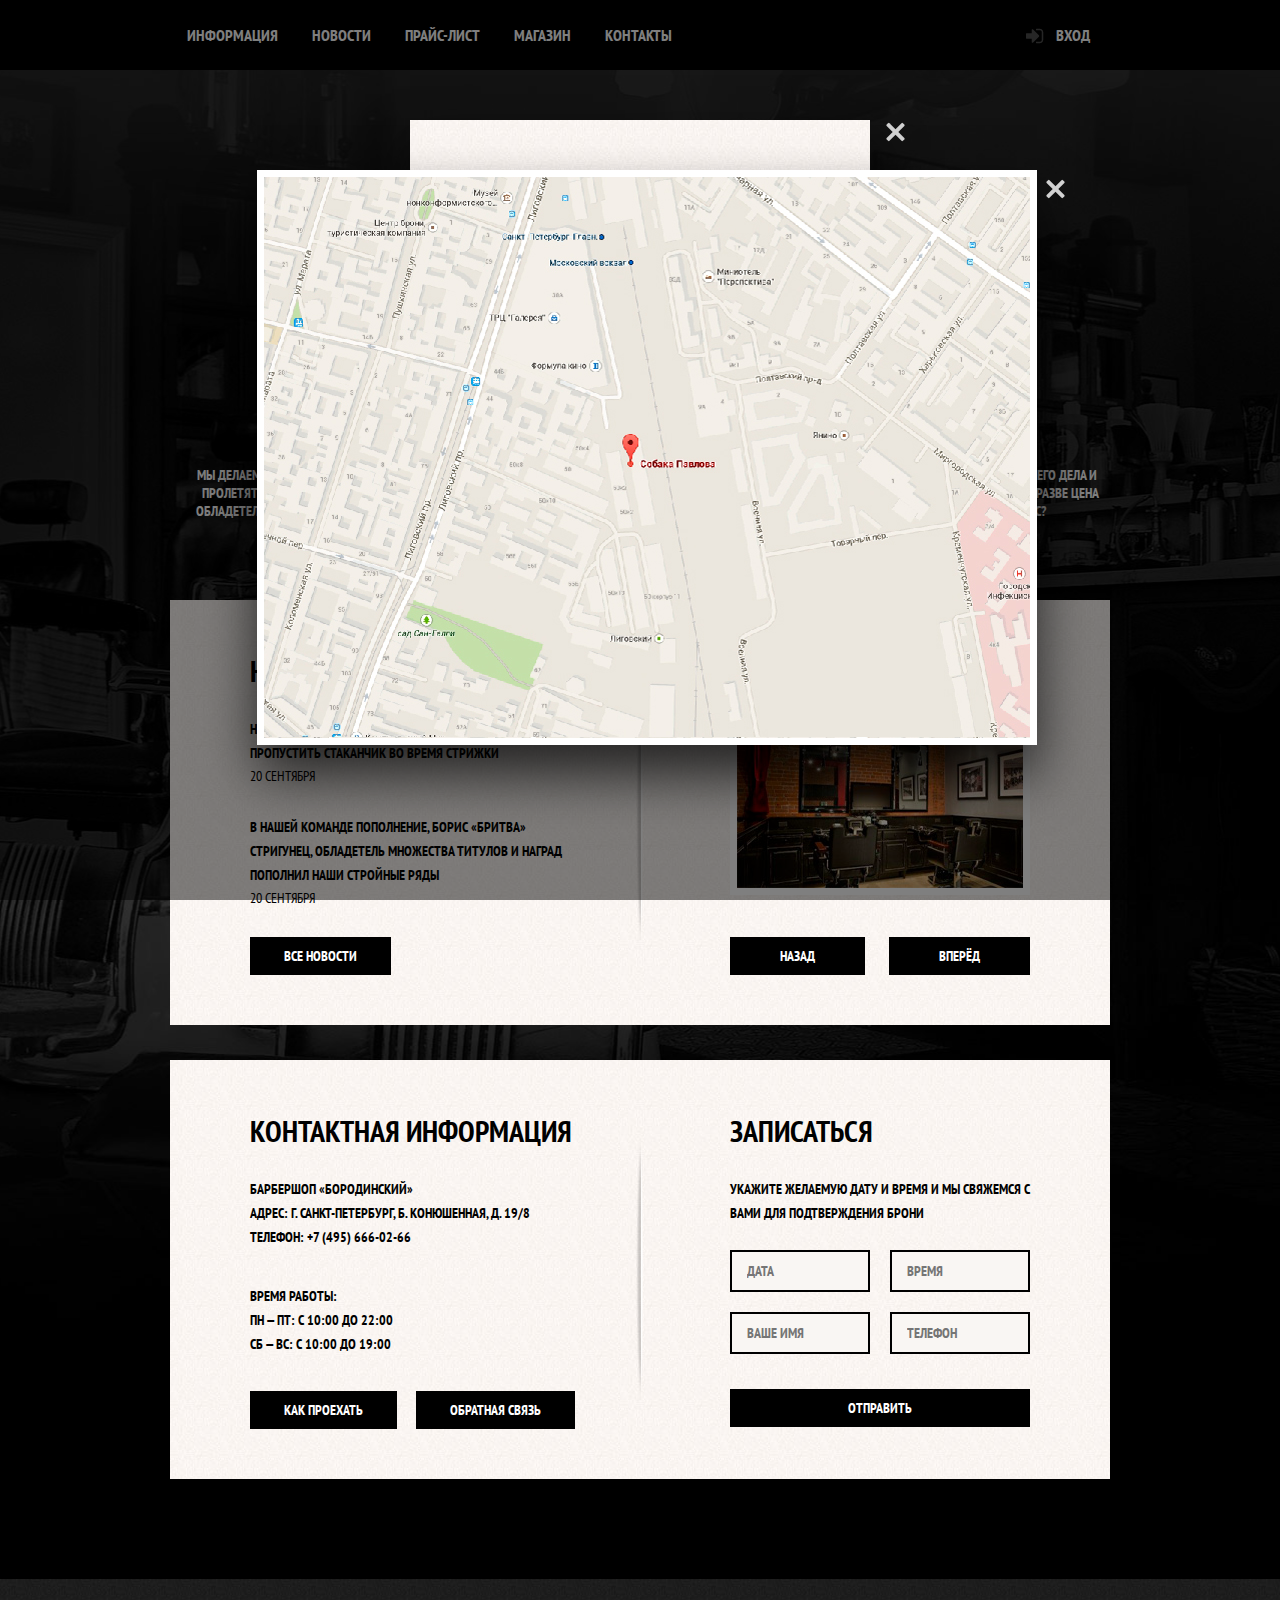
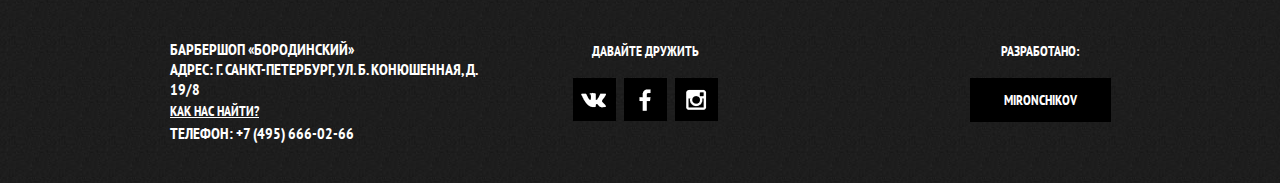
==== commit 36c8a20f: "js script for modal" ====
--- a/index.html
+++ b/index.html
@@ -23,7 +23,7 @@
                 </ul>
             </nav>
             <div class="user-block">
-                <a href="" class="login">Вход</a>
+                <a href="#" class="login">Вход</a>
             </div>
         </div>
     </header>
@@ -138,7 +138,7 @@
     <h2 class="modal-content-title">Личный кабинет</h2>
     <p>Введите свой логин и пароль</p>
     <form action="https://mysite" class="login-form" method="post">
-        <input type="text" class="icon-user" name="login" placeholder="Логин">
+        <input type="text" class="icon-user" name="login" placeholder="Логин" >
         <input type="password" class="icon-password" name="password" placeholder="Пароль">
         <label class="login-checkbox">
             <input type="checkbox" name="remember">
@@ -149,5 +149,61 @@
         <button class="btn" type="submit">Войти</button>
     </form>
 </div>
+<div class="modal-content-map">
+    <button class="modal-content-close" type="button" title="Закрыть">Закрыть</button>
+    <div id="yandex-map"></div>
+</div>
+<div class="modal-overlay"></div>
+    <script>
+        var link = document.querySelector(".login");
+        var modalLogin = document.querySelector(".modal-content");
+        var close = document.querySelector(".modal-content-close");
+        var overlay = document.querySelector(".modal-overlay");
+        var login = modalLogin.querySelector("[name=login]");
+        var password = modalLogin.querySelector("[name=password]");
+        var form = modalLogin.querySelector("form");
+        var storage = localStorage.getItem("login");
+
+
+        link.addEventListener("click", function (e) {
+            e.preventDefault();
+            modalLogin.classList.add("modal-content-show");
+            overlay.classList.add("modal-content-show");
+
+            if(storage){
+                login.value = storage;
+                password.focus();
+            }else{
+                login.focus();
+            }
+        });
+        close.addEventListener("click", function (e) {
+            e.preventDefault();
+            modalLogin.classList.remove("modal-content-show");
+            overlay.classList.remove("modal-content-show");
+        });
+        overlay.addEventListener("click", function () {
+            modalLogin.classList.remove("modal-content-show");
+            overlay.classList.remove("modal-content-show");
+        });
+        form.addEventListener("submit", function (e) {
+
+            if (!login.value || !password.value){
+                e.preventDefault();
+                console.log("Заполните поля формы!");
+            }else {
+                localStorage.setItem("login", login.value);
+            }
+        });
+
+        window.addEventListener("keydown", function (e) {
+            if (e.keyCode === 27){
+                modalLogin.classList.remove("modal-content-show");
+                overlay.classList.remove("modal-content-show");
+            }
+        });
+
+
+    </script>
 </body>
 </html>--- a/css/style.css
+++ b/css/style.css
@@ -3,6 +3,13 @@
     font-weight: 700;
     font-family: 'PT Sans Narrow', 'Arial', sans-serif;
     text-transform: uppercase;
+}
+h3{
+    font-size: 24px;
+    font-weight: 700;
+    font-family: 'PT Sans Narrow', 'Arial', sans-serif;
+    margin-bottom:35px;
+    margin-top:0;
 }
 .index-main{
     background: #000 url(../img/bg-body.jpg) center top no-repeat;
@@ -43,9 +50,23 @@
     padding: 25px 17px;
     display: block;
 }
-.main-navigation ul li a.active{
-    border-bottom: 4px solid #fff;
-    padding: 25px 17px 21px;
+.main-navigation .active{
+    /*border-bottom: 4px solid #fff;
+    padding: 25px 17px 21px;*/
+    position: relative;
+}
+.main-navigation .active a:hover{
+    background: none;
+    cursor: default;
+}
+.main-navigation .active::after{
+    content: "";
+    height: 4px;
+    bottom:0;
+    right:17px;
+    left: 17px;
+    position: absolute;
+    background-color: #fff;
 }
 .main-navigation ul li a:hover{
     background-color: #242424;
@@ -657,26 +678,25 @@
 .price-item{
     margin-bottom: 65px;
 }
-.info-item h3{
-    font-size: 24px;
-    font-weight: 700;
-    font-family: 'PT Sans Narrow', 'Arial', sans-serif;
-    margin-bottom:35px;
-}
-.info-item ul{
+.content-list{
     list-style: none;
-    line-height:24px;
     padding:0;
-}
-.info-item ul li{
+    margin-bottom:0;
+}
+.content-list li{
     position: relative;
     padding-left: 20px;
-}
-.info-item ul li::after{
+    margin-bottom:20px;
+    font-size:14px;
+}
+.content-list li:last-child{
+    margin-bottom:0;
+}
+.content-list li::after{
     content: "";
     position: absolute;
     left:0;
-    top:9px;
+    top:6px;
     width: 7px;
     height: 7px;
 
@@ -686,4 +706,242 @@
     -ms-transform: rotate(45deg);
     -o-transform: rotate(45deg);
     transform: rotate(45deg);
+}
+
+/*
+price*/
+.big-heading{
+    margin-bottom:70px;
+    text-align: center;
+}
+.big-heading::after{
+    content: "";
+    display: block;
+    border-bottom: 2px solid #000;
+
+    position: relative;
+    top:-25px;
+    z-index:1;
+}
+.big-heading h2{
+    position: relative;
+    margin:0;
+    font-size:48px;
+    text-align: center;
+    display: inline;
+    line-height: 48px;
+    padding:0 25px;
+    z-index:2;
+    background: #fff url("../img/content-background.jpg");
+}
+.price-services{
+    margin-bottom:65px;
+}
+.price-services .left, .price-about-us .left{
+     float: left;
+     width: 380px;
+ }
+.price-services .right, .price-about-us .right{
+    float: right;
+    width: 460px;
+}
+
+.table-of-prices{
+    border-collapse: collapse;
+    border-spacing: 0;
+    font-size:14px;
+    font-weight: 700;
+    font-family: 'PT Sans Narrow', 'Arial', sans-serif;
+}
+.table-of-prices, tr{
+    width: 100%;
+    border: 2px solid #000;
+}
+.table-of-prices td{
+    width: 50%;
+    border: 2px solid #000;
+    text-align: center;
+    padding: 10px 0;
+}
+td.name-of-service{
+    text-align: left;
+    padding-left:15px;
+}
+.price-about-us p{
+    margin:0;
+    font-size:14px;
+    line-height:24px;
+    width: 400px;
+}
+
+/*Modal window*/
+.modal-content{
+    width: 300px;
+    margin-left:-230px;
+    padding: 50px 80px;
+    color: #000;
+    background: #fff url("../img/content-background.jpg");
+
+    position: absolute;
+    top:120px;
+    left:50%;
+
+    box-shadow: 0 30px 50px rgba(0,0,0,0.7);
+    z-index:20;
+}
+.modal-content-close{
+    position: absolute;
+    top:0;
+    right:-34px;
+    width: 22px;
+    height:22px;
+
+    font-size:0;
+    background-color: transparent;
+    border:0;
+    outline: 0;
+    cursor: pointer;
+}
+.modal-content-close::before,
+.modal-content-close::after{
+    content: "";
+    position: absolute;
+    top:10px;
+    left:2px;
+
+    width: 23px;
+    height: 4px;
+    background-color: #D1D1D1;
+    border-radius:1px;
+    /*border: 1px solid #000;*/
+}
+.modal-content-close::before{
+     transform: rotate(45deg);
+}
+.modal-content-close::after{
+    transform: rotate(-45deg);
+}
+.modal-content h2{
+    margin:0;
+    margin-bottom:20px;
+
+    font-size:30px;
+    line-height:42px;
+}
+.modal-content p{
+    margin:0;
+    margin-bottom:14px;
+}
+.modal-content .login-form{
+    margin-top:30px;
+    margin-bottom:10px;
+}
+.login-form input[type="text"],
+.login-form input[type="password"]{
+    font-size:14px;
+    line-height:24px;
+    color: #000;
+    text-transform: uppercase;
+    font-family: 'PT Sans Narrow', 'Arial', sans-serif;
+
+    width: 236px;
+    margin:0;
+    margin-bottom:10px;
+    padding:10px 20px;
+    padding-right:40px;
+
+    background-color: #F9F6F3;
+    border: 2px solid #000;
+    outline:none;
+}
+.login-form input:focus{
+    border-color: #663d15;
+}
+.login-form input.icon-user{
+    background-image: url("../img/sprites.png");
+    background-repeat:no-repeat;
+    background-position: 100% -891px;
+}
+.login-form input.icon-password{
+    background-image: url("../img/sprites.png");
+    background-repeat:no-repeat;
+    background-position: 100% -264px;
+}
+.login-form .restore{
+    float: right;
+    color: #000;
+}
+.login-form .btn{
+    width: 100%;
+    margin-top:15px;
+}
+.login-checkbox{
+    position: relative;
+    padding-left:30px;
+    cursor: pointer;
+}
+.login-checkbox input[type="checkbox"]{
+    display: none;
+}
+.login-checkbox:hover{
+    color: #663d15;
+}
+.login-checkbox input[type="checkbox"] + .checkbox-indicator{
+     position: absolute;
+     text-outline:-3px;
+     left:0;
+
+     width: 17px;
+     height:17px;
+
+     border: 2px solid #000;
+ }
+.login-checkbox input[type="checkbox"]:checked + 
+.checkbox-indicator::before,
+.login-checkbox input[type="checkbox"]:checked +
+.checkbox-indicator::after
+{
+    /*background-image: url("../img/sprites.png");
+    background-position: -1px -1px;*/
+    content: "";
+    position: absolute;
+    top:8px;
+    left:1px;
+    
+    width: 15px;
+    height:2px;
+    background-color: #000;
+}
+.checkbox-indicator::before{
+    transform: rotate(45deg);
+}
+.checkbox-indicator::after{
+    transform: rotate(-45deg);
+}
+
+.modal-content-map{
+    width: 766px;
+    height:561px;
+    background: #e9e5dc url("../img/map.jpg");
+    position: fixed;
+    top:50%;
+    left:50%;
+    margin-top:-280px;
+    margin-left: -383px;
+    border: 7px solid #fff;
+    box-shadow: 0 30px 50px rgba(0, 0, 0, 0.7);
+
+    z-index:20;
+}
+
+.modal-overlay{
+    position: fixed;
+    top:0;
+    left:0;
+    z-index:10;
+    
+    width: 100%;
+    height:100%;
+
+    background-color: rgba(0, 0, 0, 0.5);
 }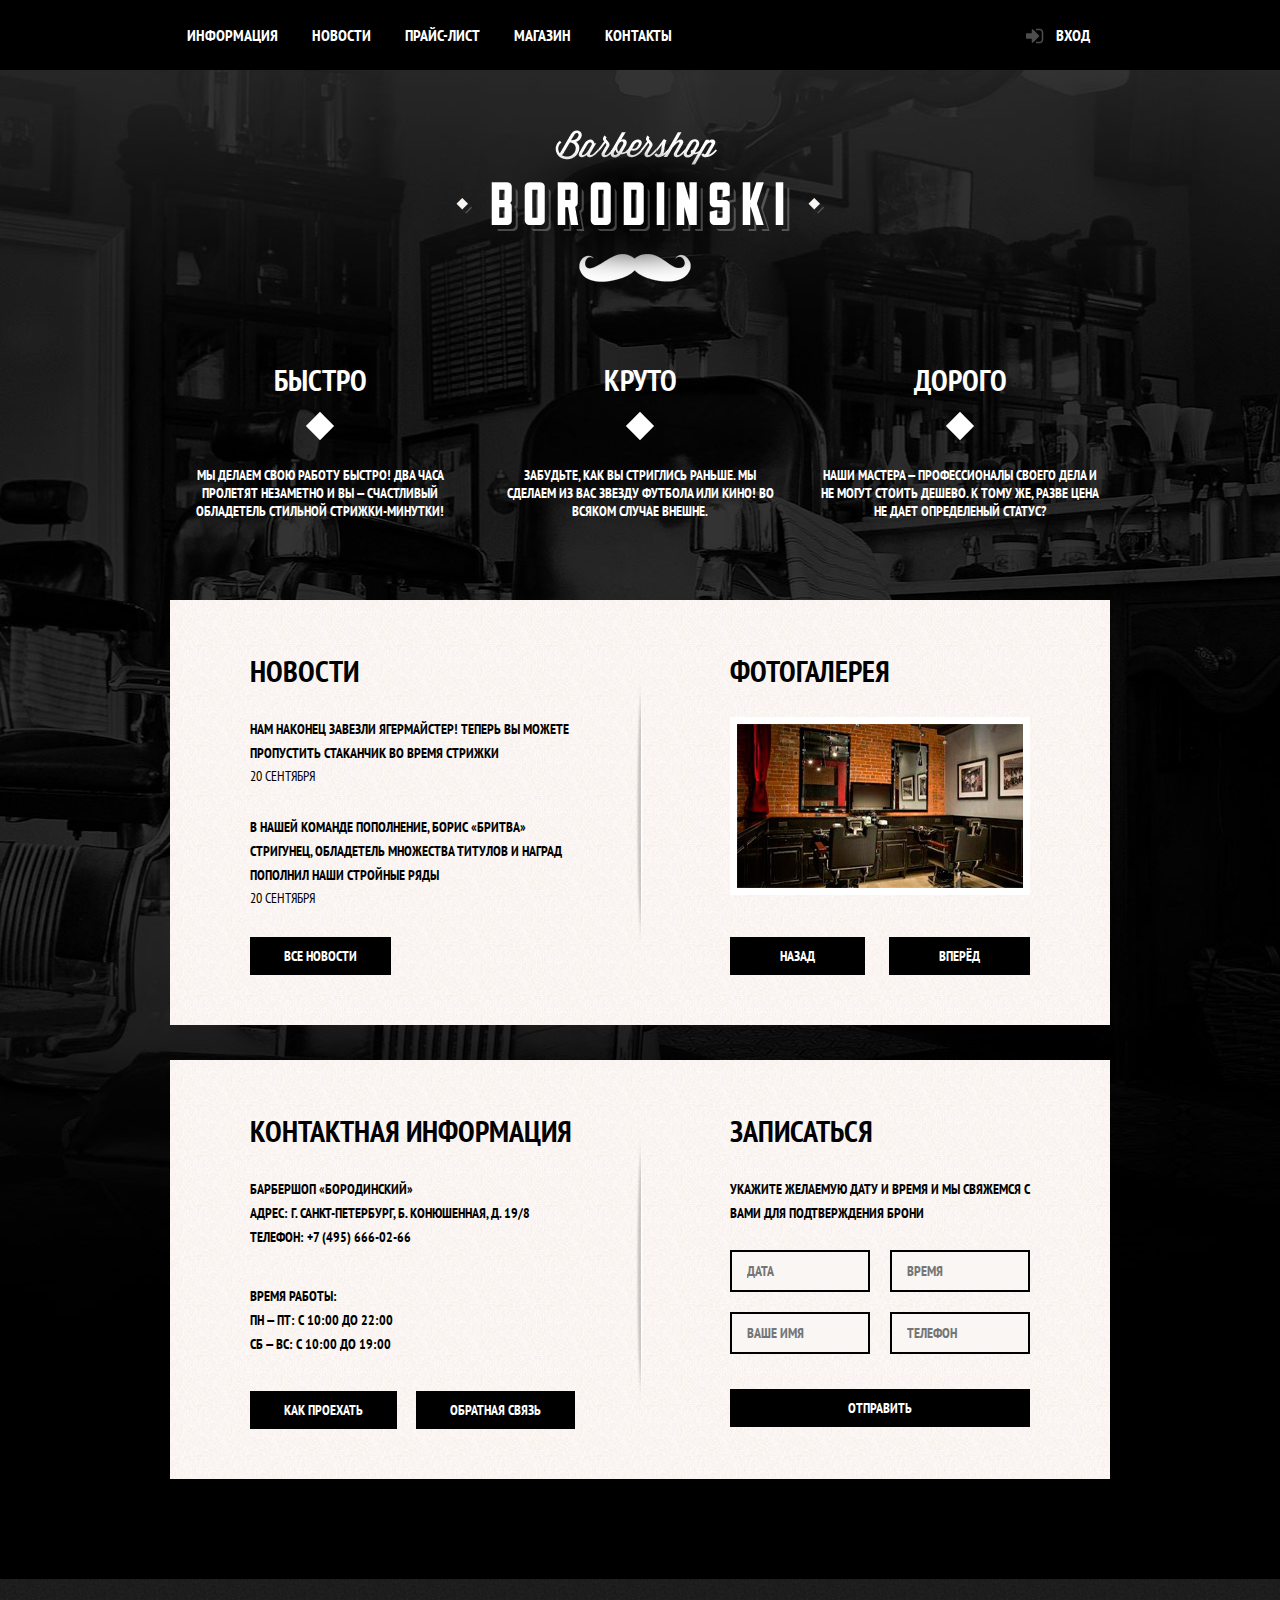
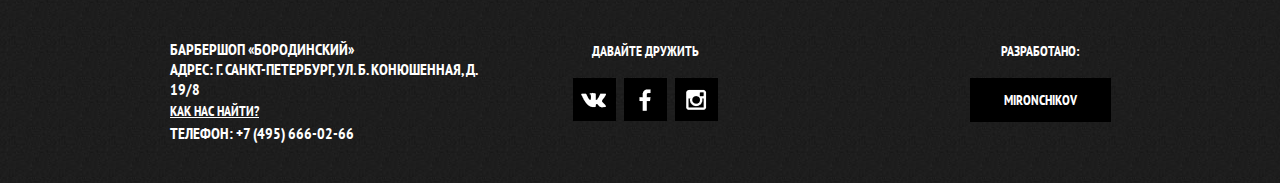
==== commit cbd9c185: "google and yandex maps" ====
--- a/index.html
+++ b/index.html
@@ -151,7 +151,10 @@
 </div>
 <div class="modal-content-map">
     <button class="modal-content-close" type="button" title="Закрыть">Закрыть</button>
-    <div id="yandex-map"></div>
+    <div id="yandex-map">
+        <!--<iframe src="https://www.google.com/maps/embed?pb=!1m18!1m12!1m3!1d2350.976480215038!2d27.54822131584163!3d53.89662198009813!2m3!1f0!2f0!3f0!3m2!1i1024!2i768!4f13.1!3m3!1m2!1s0x46dbcfe81284fba7%3A0xe181e8df4bf0c7c2!2zTWluc2sgSG90ZWwg0JPQvtGB0YLQuNC90LjRhtCwINCc0LjQvdGB0Lo!5e0!3m2!1sru!2sby!4v1475698070967" width="766" height="561" frameborder="0" style="border:0" allowfullscreen></iframe>
+    -->
+    </div>
 </div>
 <div class="modal-overlay"></div>
     <script>
@@ -168,7 +171,7 @@
         link.addEventListener("click", function (e) {
             e.preventDefault();
             modalLogin.classList.add("modal-content-show");
-            overlay.classList.add("modal-content-show");
+            overlay.classList.add("overlay-content-show");
 
             if(storage){
                 login.value = storage;
@@ -180,17 +183,18 @@
         close.addEventListener("click", function (e) {
             e.preventDefault();
             modalLogin.classList.remove("modal-content-show");
-            overlay.classList.remove("modal-content-show");
+            modalLogin.classList.remove("modal-error");
+            overlay.classList.remove("overlay-content-show");
         });
         overlay.addEventListener("click", function () {
             modalLogin.classList.remove("modal-content-show");
-            overlay.classList.remove("modal-content-show");
+            overlay.classList.remove("overlay-content-show");
         });
         form.addEventListener("submit", function (e) {
 
             if (!login.value || !password.value){
                 e.preventDefault();
-                console.log("Заполните поля формы!");
+                modalLogin.classList.add("modal-error");
             }else {
                 localStorage.setItem("login", login.value);
             }
@@ -200,10 +204,12 @@
             if (e.keyCode === 27){
                 modalLogin.classList.remove("modal-content-show");
                 overlay.classList.remove("modal-content-show");
+                overlay.classList.remove("modal-error");
             }
         });
 
 
     </script>
+    <script type="text/javascript" charset="utf-8" async src="https://api-maps.yandex.ru/services/constructor/1.0/js/?sid=RFOoPIay_Pf7dzBcUTnV9l0pwwjRRPR9&amp;width=766&amp;height=561&amp;id=yandex-map&amp;lang=ru_RU&amp;sourceType=constructor&amp;scroll=true"></script>
 </body>
 </html>--- a/css/style.css
+++ b/css/style.css
@@ -782,12 +782,14 @@
     color: #000;
     background: #fff url("../img/content-background.jpg");
 
-    position: absolute;
+    position: fixed;
     top:120px;
     left:50%;
 
     box-shadow: 0 30px 50px rgba(0,0,0,0.7);
     z-index:20;
+    display: none;
+
 }
 .modal-content-close{
     position: absolute;
@@ -932,6 +934,7 @@
     box-shadow: 0 30px 50px rgba(0, 0, 0, 0.7);
 
     z-index:20;
+    display: none;
 }
 
 .modal-overlay{
@@ -944,4 +947,15 @@
     height:100%;
 
     background-color: rgba(0, 0, 0, 0.5);
-}+    display: none;
+}
+@keyframes bounce {
+    0% { transform: translateY(-2000px);}
+    70% { transform: translateY(30px);}
+    90% { transform: translateY(-10px);}
+    100% { transform: translateY(0px);}
+}
+.modal-content-show{
+    display: block;
+    animation: bounce 0.6s;
+}
